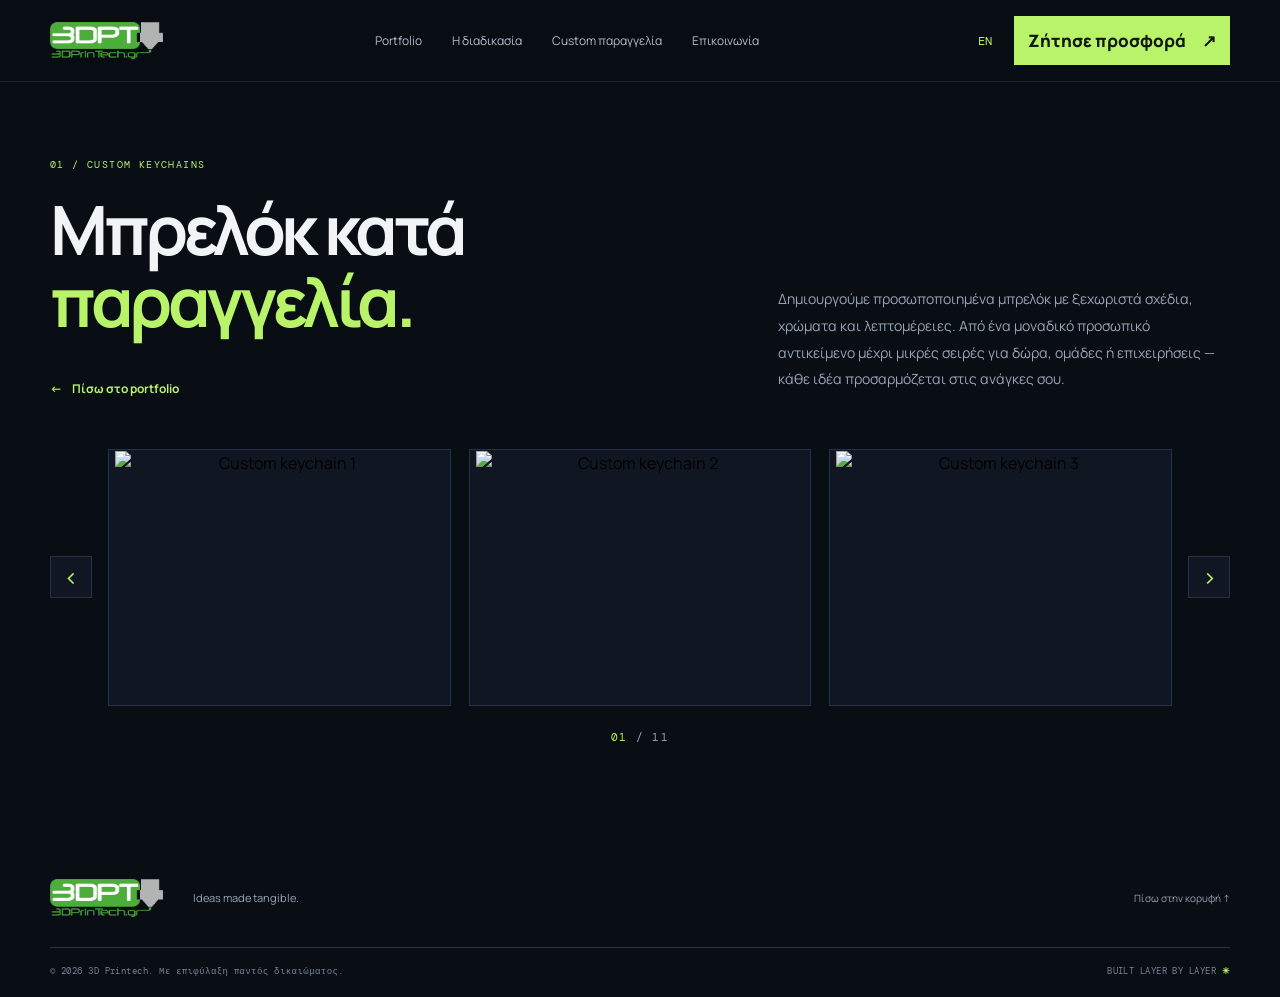
==== galleries/01/index.html @ 252a353a "Add files via upload" ====
<!DOCTYPE html>
<html lang="el">
<head>
  <meta charset="utf-8">
  <meta name="viewport" content="width=device-width, initial-scale=1">
  <meta name="theme-color" content="#090d14">
  <meta name="description" content="Μπρελόκ κατά παραγγελία από την 3D PrinTech. Προσωποποιημένα σχέδια και μοναδικές δημιουργίες.">
  <title>Custom Keychains | 3D PrinTech</title>

  <link rel="preconnect" href="https://fonts.googleapis.com">
  <link rel="preconnect" href="https://fonts.gstatic.com" crossorigin>
  <link href="https://fonts.googleapis.com/css2?family=DM+Mono:wght@400;500&family=Manrope:wght@400;500;600;700;800&display=swap" rel="stylesheet">
  <link rel="stylesheet" href="/styles.css">

  <style>
    .gallery-page {
      min-height: 65vh;
      padding-top: 76px;
      padding-bottom: 100px;
    }

    .gallery-intro {
      display: grid;
      grid-template-columns: 1.2fr .8fr;
      align-items: end;
      gap: 50px;
      margin-bottom: 48px;
    }

    .gallery-intro h1 {
      margin: 22px 0 18px;
      font-size: clamp(42px, 6vw, 68px);
    }

    .gallery-intro p {
      max-width: 440px;
      margin: 0 0 8px;
      color: var(--muted);
      font-size: 14px;
      line-height: 1.9;
    }

    .gallery-back {
      display: inline-flex;
      align-items: center;
      gap: 10px;
      margin-top: 24px;
      color: var(--accent);
      font-size: 12px;
      font-weight: 700;
    }

    .gallery-back:hover { color: #d0ff8a; }

    .gallery-shell {
      position: relative;
      padding: 0 58px;
    }

    .gallery-viewport {
      overflow: hidden;
      width: 100%;
    }

    .gallery-track {
      display: flex;
      gap: 18px;
      transition: transform .45s ease;
      will-change: transform;
    }

    .gallery-slide {
      flex: 0 0 calc((100% - 36px) / 3);
      min-width: 0;
      aspect-ratio: 4 / 3;
      overflow: hidden;
      border: 1px solid var(--line);
      background: var(--panel);
      cursor: zoom-in;
    }

    .gallery-slide img {
      display: block;
      width: 100%;
      height: 100%;
      object-fit: cover;
      transition: transform .45s ease;
    }

    .gallery-slide:hover img { transform: scale(1.045); }

    .gallery-arrow {
      position: absolute;
      z-index: 2;
      top: 50%;
      width: 42px;
      height: 42px;
      display: grid;
      place-items: center;
      transform: translateY(-50%);
      border: 1px solid var(--line);
      background: var(--panel);
      color: var(--accent);
      font-size: 24px;
      cursor: pointer;
      transition: .2s ease;
    }

    .gallery-arrow:hover {
      background: var(--accent);
      color: #10170b;
    }

    .gallery-arrow:disabled { opacity: .35; cursor: default; }
    .gallery-prev { left: 0; }
    .gallery-next { right: 0; }

    .gallery-counter {
      margin-top: 24px;
      color: var(--muted);
      text-align: center;
      font: 11px var(--mono);
      letter-spacing: .12em;
    }

    .gallery-counter span { color: var(--accent); }

    .lightbox {
      position: fixed;
      z-index: 100;
      inset: 0;
      display: none;
      align-items: center;
      justify-content: center;
      padding: 30px;
      background: rgba(3, 6, 10, .94);
      cursor: zoom-out;
    }

    .lightbox.open { display: flex; }

    .lightbox img {
      display: block;
      max-width: min(1100px, 92vw);
      max-height: 86vh;
      width: auto;
      height: auto;
      object-fit: contain;
      border: 1px solid var(--line);
      box-shadow: 0 20px 80px #000a;
    }

    .lightbox-close {
      position: absolute;
      top: 20px;
      right: 24px;
      border: 0;
      background: none;
      color: white;
      font-size: 34px;
      cursor: pointer;
    }

    @media (max-width: 900px) {
      .gallery-slide { flex-basis: calc((100% - 18px) / 2); }
    }

    @media (max-width: 700px) {
      .gallery-page { padding-top: 48px; padding-bottom: 70px; }
      .gallery-intro { grid-template-columns: 1fr; gap: 12px; margin-bottom: 30px; }
      .gallery-intro h1 { font-size: 46px; }
      .gallery-shell { padding: 0 42px; }
      .gallery-track { gap: 12px; }
      .gallery-slide { flex-basis: 100%; }
      .gallery-arrow { width: 34px; height: 34px; font-size: 20px; }
      .lightbox { padding: 14px; }
    }
  </style>
</head>
<body>
  <header class="header">
    <a class="brand" href="/#home" aria-label="3D PrinTech home">
      <img class="brand-logo" src="/logo.png" alt="3D PrinTech">
    </a>

    <nav class="nav" id="siteNav">
      <a href="/#work" data-el="Portfolio" data-en="Portfolio">Portfolio</a>
      <a href="/#process" data-el="Η διαδικασία" data-en="How it works">Η διαδικασία</a>
      <a href="/#custom" data-el="Custom παραγγελία" data-en="Custom order">Custom παραγγελία</a>
      <a href="/#contact" data-el="Επικοινωνία" data-en="Contact">Επικοινωνία</a>
    </nav>

    <div class="header-actions">
      <button class="lang" id="langToggle" type="button" aria-label="Change language">EN</button>
      <a class="button button-small" href="/#custom">
        <span data-el="Ζήτησε προσφορά" data-en="Request a quote">Ζήτησε προσφορά</span>
        <span>↗</span>
      </a>
      <button class="menu-toggle" id="menuToggle" type="button" aria-label="Open menu">☰</button>
    </div>
  </header>

  <main>
    <section class="gallery-page section-wrap">
      <div class="gallery-intro">
        <div>
          <div class="eyebrow">01 / CUSTOM KEYCHAINS</div>
          <h1 data-el="Μπρελόκ κατά <em>παραγγελία.</em>" data-en="Custom <em>keychains.</em>">Μπρελόκ κατά <em>παραγγελία.</em></h1>
          <a class="gallery-back" href="/#work">
            <span>←</span>
            <span data-el="Πίσω στο portfolio" data-en="Back to portfolio">Πίσω στο portfolio</span>
          </a>
        </div>
        <p data-el="Δημιουργούμε προσωποποιημένα μπρελόκ με ξεχωριστά σχέδια, χρώματα και λεπτομέρειες. Από ένα μοναδικό προσωπικό αντικείμενο μέχρι μικρές σειρές για δώρα, ομάδες ή επιχειρήσεις — κάθε ιδέα προσαρμόζεται στις ανάγκες σου." data-en="We create personalized keychains with distinctive designs, colors and details. From a one-off personal item to small batches for gifts, teams or businesses — every idea is tailored to your needs.">
          Δημιουργούμε προσωποποιημένα μπρελόκ με ξεχωριστά σχέδια, χρώματα και λεπτομέρειες. Από ένα μοναδικό προσωπικό αντικείμενο μέχρι μικρές σειρές για δώρα, ομάδες ή επιχειρήσεις — κάθε ιδέα προσαρμόζεται στις ανάγκες σου.
        </p>
      </div>

      <div class="gallery-shell" aria-label="Custom Keychains photo gallery">
        <button class="gallery-arrow gallery-prev" id="galleryPrev" type="button" aria-label="Previous photos">‹</button>
        <div class="gallery-viewport">
          <div class="gallery-track" id="galleryTrack">
            <button class="gallery-slide" type="button" aria-label="Open photo 1"><img src="/images/galleries/01/01_01.png" alt="Custom keychain 1"></button>
            <button class="gallery-slide" type="button" aria-label="Open photo 2"><img src="/images/galleries/01/01_02.png" alt="Custom keychain 2"></button>
            <button class="gallery-slide" type="button" aria-label="Open photo 3"><img src="/images/galleries/01/01_03.png" alt="Custom keychain 3"></button>
            <button class="gallery-slide" type="button" aria-label="Open photo 4"><img src="/images/galleries/01/01_04.png" alt="Custom keychain 4"></button>
            <button class="gallery-slide" type="button" aria-label="Open photo 5"><img src="/images/galleries/01/01_05.png" alt="Custom keychain 5"></button>
            <button class="gallery-slide" type="button" aria-label="Open photo 6"><img src="/images/galleries/01/01_06.png" alt="Custom keychain 6"></button>
            <button class="gallery-slide" type="button" aria-label="Open photo 7"><img src="/images/galleries/01/01_07.png" alt="Custom keychain 7"></button>
            <button class="gallery-slide" type="button" aria-label="Open photo 8"><img src="/images/galleries/01/01_08.png" alt="Custom keychain 8"></button>
            <button class="gallery-slide" type="button" aria-label="Open photo 9"><img src="/images/galleries/01/01_09.png" alt="Custom keychain 9"></button>
            <button class="gallery-slide" type="button" aria-label="Open photo 10"><img src="/images/galleries/01/01_10.png" alt="Custom keychain 10"></button>
            <button class="gallery-slide" type="button" aria-label="Open photo 11"><img src="/images/galleries/01/01_11.png" alt="Custom keychain 11"></button>
          </div>
        </div>
        <button class="gallery-arrow gallery-next" id="galleryNext" type="button" aria-label="Next photos">›</button>
      </div>
      <div class="gallery-counter"><span id="currentPhoto">01</span> / 11</div>
    </section>
  </main>

  <footer class="footer">
    <div class="footer-main">
      <a class="brand" href="/#home">
        <img class="brand-logo" src="/logo.png" alt="3D PrinTech">
      </a>
      <p>Ideas made tangible.</p>
      <a class="back-top" href="/#home" data-el="Πίσω στην κορυφή ↑" data-en="Back to top ↑">Πίσω στην κορυφή ↑</a>
    </div>
    <div class="footer-bottom">
      <span>© <span id="year"></span> 3D Printech. <span data-el="Με επιφύλαξη παντός δικαιώματος." data-en="All rights reserved.">Με επιφύλαξη παντός δικαιώματος.</span></span>
      <span>BUILT LAYER BY LAYER <b>✳</b></span>
    </div>
  </footer>

  <div class="lightbox" id="lightbox" role="dialog" aria-modal="true" aria-label="Enlarged photo">
    <button class="lightbox-close" id="lightboxClose" type="button" aria-label="Close photo">×</button>
    <img id="lightboxImage" src="" alt="Enlarged custom keychain">
  </div>

  <script>
    const track = document.getElementById('galleryTrack');
    const slides = Array.from(track.querySelectorAll('.gallery-slide'));
    const counter = document.getElementById('currentPhoto');
    const lightbox = document.getElementById('lightbox');
    const lightboxImage = document.getElementById('lightboxImage');
    let currentIndex = 0;

    function visibleSlides() {
      if (window.matchMedia('(max-width: 700px)').matches) return 1;
      if (window.matchMedia('(max-width: 900px)').matches) return 2;
      return 3;
    }

    function updateGallery() {
      const gap = parseFloat(getComputedStyle(track).gap) || 0;
      const slideWidth = slides[0].getBoundingClientRect().width;
      const maxIndex = slides.length - visibleSlides();
      if (currentIndex > maxIndex) currentIndex = 0;
      const offset = currentIndex * (slideWidth + gap);
      track.style.transform = `translateX(-${offset}px)`;
      counter.textContent = String(currentIndex + 1).padStart(2, '0');
    }

    function moveGallery(direction) {
      const maxIndex = slides.length - visibleSlides();
      currentIndex += direction;
      if (currentIndex > maxIndex) currentIndex = 0;
      if (currentIndex < 0) currentIndex = maxIndex;
      updateGallery();
    }

    document.getElementById('galleryPrev').addEventListener('click', () => moveGallery(-1));
    document.getElementById('galleryNext').addEventListener('click', () => moveGallery(1));

    slides.forEach((slide) => {
      slide.addEventListener('click', () => {
        const image = slide.querySelector('img');
        lightboxImage.src = image.src;
        lightboxImage.alt = image.alt;
        lightbox.classList.add('open');
      });
    });

    function closeLightbox() {
      lightbox.classList.remove('open');
      lightboxImage.src = '';
    }

    document.getElementById('lightboxClose').addEventListener('click', closeLightbox);
    lightbox.addEventListener('click', (event) => {
      if (event.target === lightbox) closeLightbox();
    });
    document.addEventListener('keydown', (event) => {
      if (event.key === 'Escape') closeLightbox();
      if (event.key === 'ArrowRight' && !lightbox.classList.contains('open')) moveGallery(1);
      if (event.key === 'ArrowLeft' && !lightbox.classList.contains('open')) moveGallery(-1);
    });

    window.addEventListener('resize', updateGallery);
    document.getElementById('year').textContent = new Date().getFullYear();

    const langToggle = document.getElementById('langToggle');
    let language = 'el';

    function setLanguage(nextLanguage) {
      language = nextLanguage;
      document.documentElement.lang = language;
      document.querySelectorAll('[data-el][data-en]').forEach((element) => {
        element.innerHTML = element.dataset[language];
      });
      langToggle.textContent = language === 'el' ? 'EN' : 'EL';
    }

    langToggle.addEventListener('click', () => {
      setLanguage(language === 'el' ? 'en' : 'el');
    });

    const menuToggle = document.getElementById('menuToggle');
    const siteNav = document.getElementById('siteNav');
    menuToggle.addEventListener('click', () => siteNav.classList.toggle('open'));
    siteNav.querySelectorAll('a').forEach((link) => {
      link.addEventListener('click', () => siteNav.classList.remove('open'));
    });

    updateGallery();
  </script>
</body>
</html>
---- styles.css ----
/* 1. Global variables and base styles */
:root {
    --bg:#090d14;
    --panel:#101722;
    --panel2:#141e2b;
    --line:#253243;
    --text:#f1f4f7;
    --muted:#98a6b7;
    --accent:#b9f36a;
    --accent2:#85b94a;
    --mono:'DM Mono',monospace;
    --sans:'Manrope',sans-serif
}
* {
    box-sizing:border-box
}
html {
    scroll-behavior:smooth;
    scroll-padding-top:90px
}
body {
    margin:0;
    background:var(--bg);
    color:var(--text);
    font-family:var(--sans);
    line-height:1.6
}
a {
    color:inherit;
    text-decoration:none
}
button,input,textarea,select {
    font:inherit
}
.section-wrap {
    width:min(1180px,calc(100% - 48px));
    margin:auto
}
/* 2. Header and navigation */
.header {
    height:82px;
    padding:0 max(24px,calc((100vw - 1180px)/2));
    display:flex;
    align-items:center;
    justify-content:space-between;
    border-bottom:1px solid #1d2733;
    position:sticky;
    top:0;
    background:#090d14ed;
    backdrop-filter:blur(16px);
    z-index:20
}
.brand {
    display:flex;
    align-items:center;
    gap:10px;
    font-size:13px;
    font-weight:800;
    letter-spacing:.18em
}
.brand-mark {
    font-size:25px;
    letter-spacing:-.1em;
    color:var(--accent)
}
.brand-mark span {
    color:#fff
}
.nav {
    display:flex;
    gap:30px;
    color:#b4bfcb;
    font-size:12px
}
.nav a:hover,.text-link:hover {
    color:var(--accent)
}
.header-actions {
    display:flex;
    align-items:center;
    gap:16px
}
.lang {
    border:0;
    background:none;
    color:var(--accent);
    font:12px var(--mono);
    cursor:pointer
}
.button {
    display:inline-flex;
    align-items:center;
    justify-content:center;
    gap:28px;
    background:var(--accent);
    color:#10170b;
    padding:15px 20px;
    font-size:12px;
    font-weight:800;
    border:0;
    cursor:pointer;
    transition:.2s
}
.button:hover {
    background:#d0ff8a;
    transform:translateY(-2px)
}
.button span {
    font-size:17px
}
.button-small {
    padding:11px 14px;
    gap:16px
}
.menu-toggle {
    display:none;
    background:none;
    color:white;
    border:0;
    font-size:22px
}
/* 3. Hero section and visual elements */
.hero {
    min-height:0;
    display:flex;
    flex-direction:column;
    align-items:stretch;
    gap:0;
    padding-top:0;
    padding-bottom:0
}
.eyebrow {
    font:10px var(--mono);
    letter-spacing:.14em;
    color:var(--accent);
    display:flex;
    align-items:center;
    gap:10px
}
.pulse {
    width:7px;
    height:7px;
    background:var(--accent);
    border-radius:50%;
    box-shadow:0 0 12px var(--accent)
}
h1,h2,h3,p {
    margin-top:0
}
h1 {
    font-size:clamp(48px,6vw,76px);
    line-height:1.06;
    letter-spacing:-.065em;
    margin:26px 0 24px;
    font-weight:700
}
h1 em,h2 em {
    font-style:normal;
    color:var(--accent)
}
.hero-lead {
    max-width:520px;
    color:var(--muted);
    font-size:15px;
    line-height:1.9
}
.hero-actions {
    display:flex;
    align-items:center;
    gap:26px;
    margin-top:32px
}
.text-link {
    font-size:12px;
    color:#d4dce4
}
.text-link span {
    color:var(--accent);
    margin-left:7px
}
.hero-stats {
    display:flex;
    gap:34px;
    margin-top:68px;
    padding-top:22px;
    border-top:1px solid var(--line)
}
.hero-stats div {
    display:flex;
    flex-direction:column;
    gap:5px
}
.hero-stats strong {
    font:12px var(--mono);
    color:#e8edf2
}
.hero-stats span {
    font-size:9px;
    color:var(--muted)
}
.hero-art {
    height:490px;
    position:relative;
    overflow:hidden;
    background:radial-gradient(ellipse at 50% 52%,#1c2b39 0,#101925 42%,#0c121b 75%);
    border:1px solid #263343
}
.art-grid {
    position:absolute;
    inset:0;
    background-image:linear-gradient(#8da2b411 1px,transparent 1px),linear-gradient(90deg,#8da2b411 1px,transparent 1px);
    background-size:34px 34px;
    mask-image:linear-gradient(transparent,#000 20%,#000 80%,transparent)
}
.orbit {
    position:absolute;
    border:1px solid #b9f36a2b;
    border-radius:50%;
    left:50%;
    top:51%;
    transform:translate(-50%,-50%) rotate(-25deg)
}
.orbit-one {
    width:390px;
    height:170px
}
.orbit-two {
    width:300px;
    height:430px;
    transform:translate(-50%,-50%) rotate(54deg)
}
.hero-object {
    position:absolute;
    left:50%;
    top:49%;
    transform:translate(-50%,-50%);
    width:210px;
    height:220px;
    filter:drop-shadow(0 28px 30px #0009);
    animation:float 6s ease-in-out infinite
}
.object-face {
    position:absolute;
    left:0;
    top:45px;
    width:165px;
    height:165px;
    background:linear-gradient(135deg,#b9f36a,#6d9e3b);
    clip-path:polygon(0 0,100% 0,100% 78%,0 100%);
    display:flex;
    flex-direction:column;
    align-items:center;
    justify-content:center;
    color:#13200c;
    transform:skewY(-8deg);
    box-shadow:inset 0 0 0 2px #d9ff9c
}
.object-face span {
    font-size:63px;
    font-weight:800;
    letter-spacing:-.1em;
    line-height:1
}
.object-face small {
    font:9px var(--mono);
    letter-spacing:.3em;
    margin-top:8px
}
.object-top {
    position:absolute;
    left:0;
    top:0;
    width:165px;
    height:65px;
    background:repeating-linear-gradient(0deg,#d4ff9a 0 2px,#9ecb5c 2px 5px);
    clip-path:polygon(0 60%,70% 0,100% 20%,30% 100%)
}
.object-side {
    position:absolute;
    left:165px;
    top:13px;
    width:45px;
    height:177px;
    background:repeating-linear-gradient(0deg,#527d32 0 3px,#3b5c27 3px 6px);
    clip-path:polygon(0 18%,100% 0,100% 78%,0 100%)
}
.art-label {
    position:absolute;
    font:9px var(--mono);
    letter-spacing:.12em;
    color:#a8b7c6
}
.label-top {
    top:25px;
    left:25px
}
.label-bottom {
    bottom:23px;
    right:25px
}
.label-bottom span {
    color:var(--accent);
    font-size:18px;
    margin-left:8px
}
.crosshair {
    position:absolute;
    color:var(--accent);
    font:20px var(--mono)
}
.c1 {
    top:27%;
    right:17%
}
.c2 {
    bottom:24%;
    left:15%
}
@keyframes float {
    50% {
        transform:translate(-50%,-54%) rotate(2deg)
    }
}
/* 4. Scrolling ticker */
.ticker {
    overflow:hidden;
    background:var(--accent);
    color:#11190b;
    padding:13px 0;
    font:11px var(--mono);
    letter-spacing:.18em;
    white-space:nowrap
}
.ticker div {
    width:max-content;
    animation:marquee 28s linear infinite
}
.ticker b {
    padding:0 30px
}
@keyframes marquee {
    to {
        transform:translateX(-30%)
    }
}
/* 5. Portfolio section */
.work-section {
    padding-top:120px;
    padding-bottom:120px
}
.section-heading {
    display:flex;
    justify-content:space-between;
    align-items:end;
    gap:40px;
    margin:22px 0 48px
}
.section-heading h2,.custom-intro h2,.contact-inner h2 {
    font-size:clamp(38px,4.7vw,58px);
    line-height:1.12;
    letter-spacing:-.06em;
    margin:0
}
.section-heading>p {
    max-width:330px;
    color:var(--muted);
    font-size:13px;
    line-height:1.9;
    margin-bottom:4px
}
.portfolio-grid {
    display:grid;
    grid-template-columns:1.2fr 1fr 1fr;
    gap:18px
}
.work-card {
    min-width:0
}
.work-visual {
    height:280px;
    position:relative;
    display:flex;
    align-items:center;
    justify-content:center;
    overflow:hidden;
    border:1px solid #293747;
    background:radial-gradient(circle at 50% 45%,#293c4c,#111a26 70%)
}
.work-visual img {
    width: 100%;
    height: 100%;
    object-fit: contain;
    display: block;
}
.work-large .work-visual {
    height:320px
}
.visual-tag {
    position:absolute;
    left:17px;
    top:16px;
    font:9px var(--mono);
    letter-spacing:.13em;
    color:#b8c6d3
}
.organizer {
    width:190px;
    height:125px;
    background:linear-gradient(145deg,#b9c9d5,#617587);
    transform:perspective(400px) rotateX(55deg) rotateZ(-28deg);
    box-shadow:18px 28px 30px #0008;
    display:grid;
    grid-template-columns:repeat(3,1fr);
    gap:7px;
    padding:10px
}
.organizer i {
    background:linear-gradient(145deg,#263b4d,#0d1722);
    border:1px solid #9cb0bd;
    border-radius:5px;
    box-shadow:inset 0 0 8px #000
}
.visual-gear {
    background:radial-gradient(circle at 50%,#263a3a,#101923 70%)
}
.gear-shape {
    font-size:150px;
    color:#a5d85e;
    text-shadow:0 20px 30px #0009;
    transform:rotate(14deg)
}
.visual-decor {
    background:radial-gradient(circle at 50%,#493b35,#171922 72%)
}
.vase {
    width:115px;
    height:175px;
    background:repeating-linear-gradient(90deg,#c88e69 0 3px,#a66d51 3px 6px);
    border-radius:48% 48% 30% 30% / 24% 24% 16% 16%;
    clip-path:polygon(35% 0,65% 0,67% 24%,83% 38%,100% 100%,0 100%,17% 38%,33% 24%);
    filter:drop-shadow(15px 18px 18px #0009)
}
.work-meta {
    display:flex;
    justify-content:space-between;
    align-items:start;
    padding:17px 2px
}
.work-meta h3 {
    font-size:14px;
    margin:0 0 5px
}
.work-meta p {
    font-size:10px;
    color:var(--muted);
    margin:0
}
.work-meta>span {
    color:var(--accent)
}
.portfolio-note {
    font-size:10px;
    color:#778596;
    margin-top:20px
}
/* 6. Process steps */
.process-section {
    background:#0e151f;
    border-top:1px solid #202d3b;
    border-bottom:1px solid #202d3b;
    padding:100px 0
}
.process-section .section-heading {
    margin-bottom:55px
}
.steps {
    display:grid;
    grid-template-columns:repeat(4,1fr);
    gap:20px
}
.step {
    border-top:1px solid #344354;
    padding-top:18px
}
.step>span {
    font:11px var(--mono);
    color:var(--accent)
}
.step h3 {
    font-size:15px;
    margin:30px 0 10px
}
.step p {
    font-size:11px;
    color:var(--muted);
    line-height:1.8;
    max-width:220px
}
/* 7. Custom order form */
.custom-section {
    display:grid;
    grid-template-columns:.8fr 1.2fr;
    gap:85px;
    padding-top:120px;
    padding-bottom:120px;
    align-items:start
}
.custom-intro h2 {
    margin:24px 0
}
.custom-intro>p,.contact-inner>div>p {
    color:var(--muted);
    font-size:13px;
    line-height:1.9;
    max-width:390px
}
.file-types {
    display:flex;
    gap:8px;
    margin-top:25px
}
.file-types span {
    border:1px solid #364557;
    color:#b9c8d5;
    padding:7px 10px;
    font:10px var(--mono)
}
.custom-aside {
    margin-top:70px;
    padding:18px;
    border-left:2px solid var(--accent);
    background:#111a25;
    display:flex;
    gap:14px;
    align-items:start
}
.aside-mark {
    font-size:22px;
    color:var(--accent)
}
.custom-aside p {
    font-size:11px;
    color:#b6c3d0;
    margin:0;
    line-height:1.8
}
.form-card {
    background:#111a25;
    border:1px solid #293849;
    padding:30px
}
.form-top {
    display:flex;
    justify-content:space-between;
    align-items:end;
    margin-bottom:28px;
    gap:15px
}
.form-kicker {
    font:9px var(--mono);
    letter-spacing:.13em;
    color:var(--accent)
}
.form-top h3 {
    font-size:20px;
    margin:8px 0 0
}
.required-note {
    font-size:9px;
    color:#7e8d9e
}
.form-grid {
    display:grid;
    grid-template-columns:1fr 1fr;
    gap:18px 14px
}
.form-grid label,.contact-form label {
    display:flex;
    flex-direction:column;
    gap:8px;
    font-size:10px;
    color:#c5d0da
}
.form-grid label>span,.contact-form label>span {
    letter-spacing:.02em
}
.form-grid input,.form-grid select,.form-grid textarea,.contact-form input,.contact-form textarea {
    width:100%;
    background:#0b111a;
    border:1px solid #2a394a;
    color:#edf2f7;
    padding:12px 13px;
    outline:none;
    font-size:11px;
    border-radius:0
}
.form-grid input:focus,.form-grid textarea:focus,.form-grid select:focus,.contact-form input:focus,.contact-form textarea:focus {
    border-color:var(--accent)
}
input::placeholder,textarea::placeholder {
    color:#647386
}
.form-grid select {
    color:#aebbc8
}
.form-grid textarea,.contact-form textarea {
    resize:vertical
}
.full {
    grid-column:1/-1
}
.upload-label input[type=file] {
    padding:10px;
    background:#0b111a;
    border:1px dashed #405266
}
.upload-label small {
    font-size:9px;
    color:#7f8d9d
}
.file-names {
    font-size:10px;
    color:var(--accent)
}
.consent {
    flex-direction:row!important;
    align-items:flex-start;
    gap:10px!important
}
.consent input {
    width:auto;
    margin:2px 0 0;
    accent-color:var(--accent)
}
.consent span {
    font-size:9px;
    line-height:1.6;
    color:#9aa9b8
}
.submit-button {
    width:100%;
    margin-top:22px
}
.form-status {
    font-size:11px;
    color:var(--accent);
    min-height:17px;
    margin:12px 0 0
}
.privacy-note {
    font-size:9px;
    color:#6f7f90;
    margin:8px 0 0
}
/* 8. Contact section */
.contact-section {
    background:#101923;
    border-top:1px solid #253344;
    padding:100px 0
}
.contact-inner {
    display:grid;
    grid-template-columns:1fr 1fr;
    gap:100px
}
.contact-inner h2 {
    margin:22px 0
}
.contact-form {
    display:flex;
    flex-direction:column;
    gap:17px
}
.contact-form .button {
    align-self:flex-start;
    min-width:190px
}
.honeypot {
    position:absolute!important;
    left:-10000px!important
}
/* 9. Footer */
.footer {
    width:min(1180px,calc(100% - 48px));
    margin:auto;
    padding:35px 0 20px
}
.footer-main {
    display:flex;
    align-items:center;
    gap:30px;
    padding-bottom:30px
}
.footer-main p {
    font-size:11px;
    color:var(--muted);
    margin:0
}
.back-top {
    margin-left:auto;
    font-size:10px;
    color:var(--muted)
}
.footer-bottom {
    border-top:1px solid #263342;
    padding-top:17px;
    display:flex;
    justify-content:space-between;
    color:#778596;
    font:9px var(--mono);
    letter-spacing:.05em
}
.footer-bottom b {
    color:var(--accent)
}
/* 10. Responsive layout: tablets */
@media (max-width: 900px) {
    .nav {
        gap:14px
    }
    .nav a {
        font-size:10px
    }
    .hero {
        gap:25px
    }
    .hero-art {
        height:420px
    }
    .hero-image {
        width:100%;
        height:clamp(280px,42vw,520px);
        display:block;
        object-fit:cover;
        object-position:center 55%;
        border-radius:0;
    }
    .hero-stats {
        gap:18px
    }
    .custom-section {
        gap:35px
    }
    .contact-inner {
        gap:45px
    }
}
/* 11. Responsive layout: mobile */
@media (max-width: 700px) {
    .section-wrap {
        width:calc(100% - 36px)
    }
    .header {
        height:70px;
        padding:0 18px
    }
    .nav {
        display:none;
        position:absolute;
        top:69px;
        left:0;
        right:0;
        padding:22px;
        background:#0d141e;
        border-bottom:1px solid var(--line);
        flex-direction:column;
        gap:18px
    }
    .nav.open {
        display:flex
    }
    .nav a {
        font-size:13px
    }
    .header-actions .button {
        display:none
    }
    .menu-toggle {
        display:block
    }
    .hero {
        grid-template-columns:1fr;
        padding-top:65px;
        padding-bottom:55px;
        gap:42px
    }
    .hero h1 {
        font-size:54px
    }
    .hero-art {
        height:390px
    }
    .hero-stats {
        margin-top:48px;
        gap:15px
    }
    .hero-stats span {
        font-size:8px
    }
    .hero-actions {
        flex-wrap:wrap;
        gap:20px
    }
    .work-section,.custom-section {
        padding-top:78px;
        padding-bottom:78px
    }
    .section-heading {
        display:block;
        margin-bottom:30px
    }
    .section-heading>p {
        margin-top:20px
    }
    .portfolio-grid {
        grid-template-columns:1fr
    }
    .work-visual,.work-large .work-visual {
        height:270px
    }
    .steps {
        grid-template-columns:1fr 1fr;
        row-gap:35px
    }
    .step h3 {
        margin-top:20px
    }
    .custom-section {
        grid-template-columns:1fr;
        gap:35px
    }
    .custom-aside {
        margin-top:35px
    }
    .form-card {
        padding:20px
    }
    .form-grid {
        grid-template-columns:1fr
    }
    .full {
        grid-column:auto
    }
    .form-top {
        align-items:start;
        flex-direction:column
    }
    .contact-section {
        padding:75px 0
    }
    .contact-inner {
        grid-template-columns:1fr;
        gap:35px
    }
    .footer-main {
        flex-wrap:wrap;
        gap:15px
    }
    .footer-main p {
        width:100%;
        order:3
    }
    .footer-bottom {
        gap:15px;
        flex-direction:column
    }
    .back-top {
        font-size:9px
    }
}
.hero-art {
    width:100vw;
    height:420px;
    margin-left:calc(50% - 50vw);
    position:relative;
    overflow:hidden;
    border:0;
    border-radius:0
}
.hero-image {
    width:100%;
    height:100%;
    display:block;
    object-fit:cover;
    object-position:center 55%;
    border-radius:0
}
.hero-copy {
    width:100%;
    padding:56px 0 72px
}
@media(max-width:700px) {
    .hero-art {
        height:200px
    }
    .hero-copy {
        padding:28px 0 40px
    }
}
.hero-content {
    display:grid;
    grid-template-columns:1fr 1fr;
    align-items:center;
    gap:50px;
    padding:56px 0 72px
}
.concept-image {
    width:100%;
    max-width:520px;
    aspect-ratio:1/1;
    object-fit:cover;
    border:1px solid var(--line);
    border-radius:4px;
    justify-self:end
}
@media(max-width:700px) {
    .hero-content {
        grid-template-columns:1fr;
        gap:28px;
        padding:36px 0 48px
    }
    .concept-image {
        max-width:100%;
        justify-self:stretch
    }
}
@media(max-width:700px) {
    .hero-content {
        grid-template-columns:1fr;
        gap:28px;
        padding:36px 0 48px
    }
    .hero-copy {
        display:contents
    }
    .concept-image {
        max-width:100%;
        justify-self:stretch;
        order:4;
        margin-bottom:24px
    }
    .hero-actions {
        order:5
    }
    .hero-stats {
        order:6
    }
}
.brand-logo {
    display:block;
    height:38px;
    width:auto;
    max-width:180px;
    object-fit:contain
}
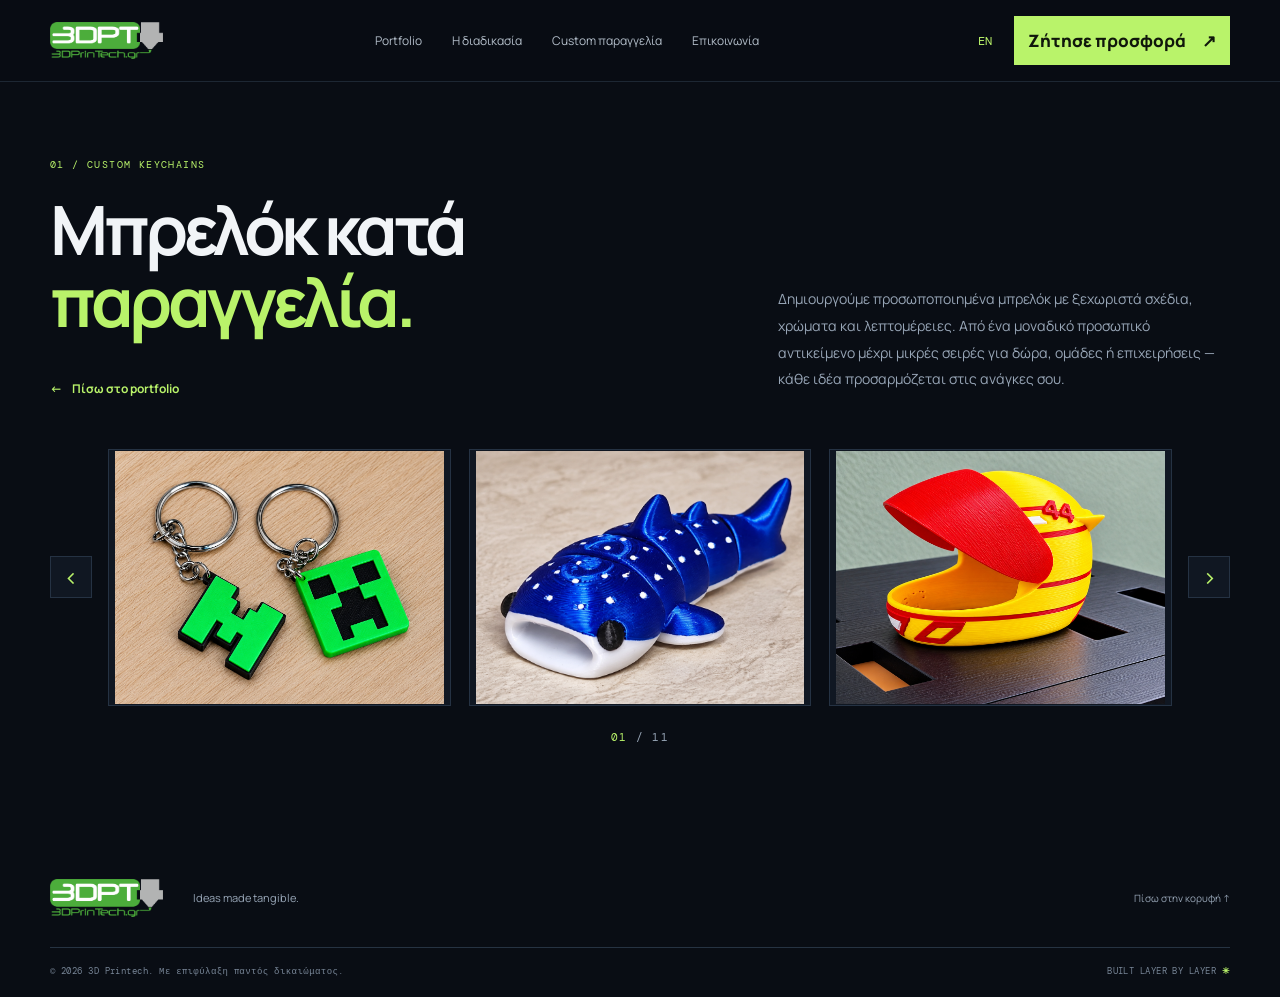
==== commit 65f7f600: "Add files via upload" ====
--- a/galleries/01/index.html
+++ b/galleries/01/index.html
@@ -220,17 +220,17 @@
         <button class="gallery-arrow gallery-prev" id="galleryPrev" type="button" aria-label="Previous photos">‹</button>
         <div class="gallery-viewport">
           <div class="gallery-track" id="galleryTrack">
-            <button class="gallery-slide" type="button" aria-label="Open photo 1"><img src="/images/galleries/01/01_01.png" alt="Custom keychain 1"></button>
-            <button class="gallery-slide" type="button" aria-label="Open photo 2"><img src="/images/galleries/01/01_02.png" alt="Custom keychain 2"></button>
-            <button class="gallery-slide" type="button" aria-label="Open photo 3"><img src="/images/galleries/01/01_03.png" alt="Custom keychain 3"></button>
-            <button class="gallery-slide" type="button" aria-label="Open photo 4"><img src="/images/galleries/01/01_04.png" alt="Custom keychain 4"></button>
-            <button class="gallery-slide" type="button" aria-label="Open photo 5"><img src="/images/galleries/01/01_05.png" alt="Custom keychain 5"></button>
-            <button class="gallery-slide" type="button" aria-label="Open photo 6"><img src="/images/galleries/01/01_06.png" alt="Custom keychain 6"></button>
-            <button class="gallery-slide" type="button" aria-label="Open photo 7"><img src="/images/galleries/01/01_07.png" alt="Custom keychain 7"></button>
-            <button class="gallery-slide" type="button" aria-label="Open photo 8"><img src="/images/galleries/01/01_08.png" alt="Custom keychain 8"></button>
-            <button class="gallery-slide" type="button" aria-label="Open photo 9"><img src="/images/galleries/01/01_09.png" alt="Custom keychain 9"></button>
-            <button class="gallery-slide" type="button" aria-label="Open photo 10"><img src="/images/galleries/01/01_10.png" alt="Custom keychain 10"></button>
-            <button class="gallery-slide" type="button" aria-label="Open photo 11"><img src="/images/galleries/01/01_11.png" alt="Custom keychain 11"></button>
+            <button class="gallery-slide" type="button" aria-label="Open photo 1"><img src="/galleries/01/01_01.png" alt="Custom keychain 1"></button>
+            <button class="gallery-slide" type="button" aria-label="Open photo 2"><img src="/galleries/01/01_02.png" alt="Custom keychain 2"></button>
+            <button class="gallery-slide" type="button" aria-label="Open photo 3"><img src="/galleries/01/01_03.png" alt="Custom keychain 3"></button>
+            <button class="gallery-slide" type="button" aria-label="Open photo 4"><img src="/galleries/01/01_04.png" alt="Custom keychain 4"></button>
+            <button class="gallery-slide" type="button" aria-label="Open photo 5"><img src="/galleries/01/01_05.png" alt="Custom keychain 5"></button>
+            <button class="gallery-slide" type="button" aria-label="Open photo 6"><img src="/galleries/01/01_06.png" alt="Custom keychain 6"></button>
+            <button class="gallery-slide" type="button" aria-label="Open photo 7"><img src="/galleries/01/01_07.png" alt="Custom keychain 7"></button>
+            <button class="gallery-slide" type="button" aria-label="Open photo 8"><img src="/galleries/01/01_08.png" alt="Custom keychain 8"></button>
+            <button class="gallery-slide" type="button" aria-label="Open photo 9"><img src="/galleries/01/01_09.png" alt="Custom keychain 9"></button>
+            <button class="gallery-slide" type="button" aria-label="Open photo 10"><img src="/galleries/01/01_10.png" alt="Custom keychain 10"></button>
+            <button class="gallery-slide" type="button" aria-label="Open photo 11"><img src="/galleries/01/01_11.png" alt="Custom keychain 11"></button>
           </div>
         </div>
         <button class="gallery-arrow gallery-next" id="galleryNext" type="button" aria-label="Next photos">›</button>
